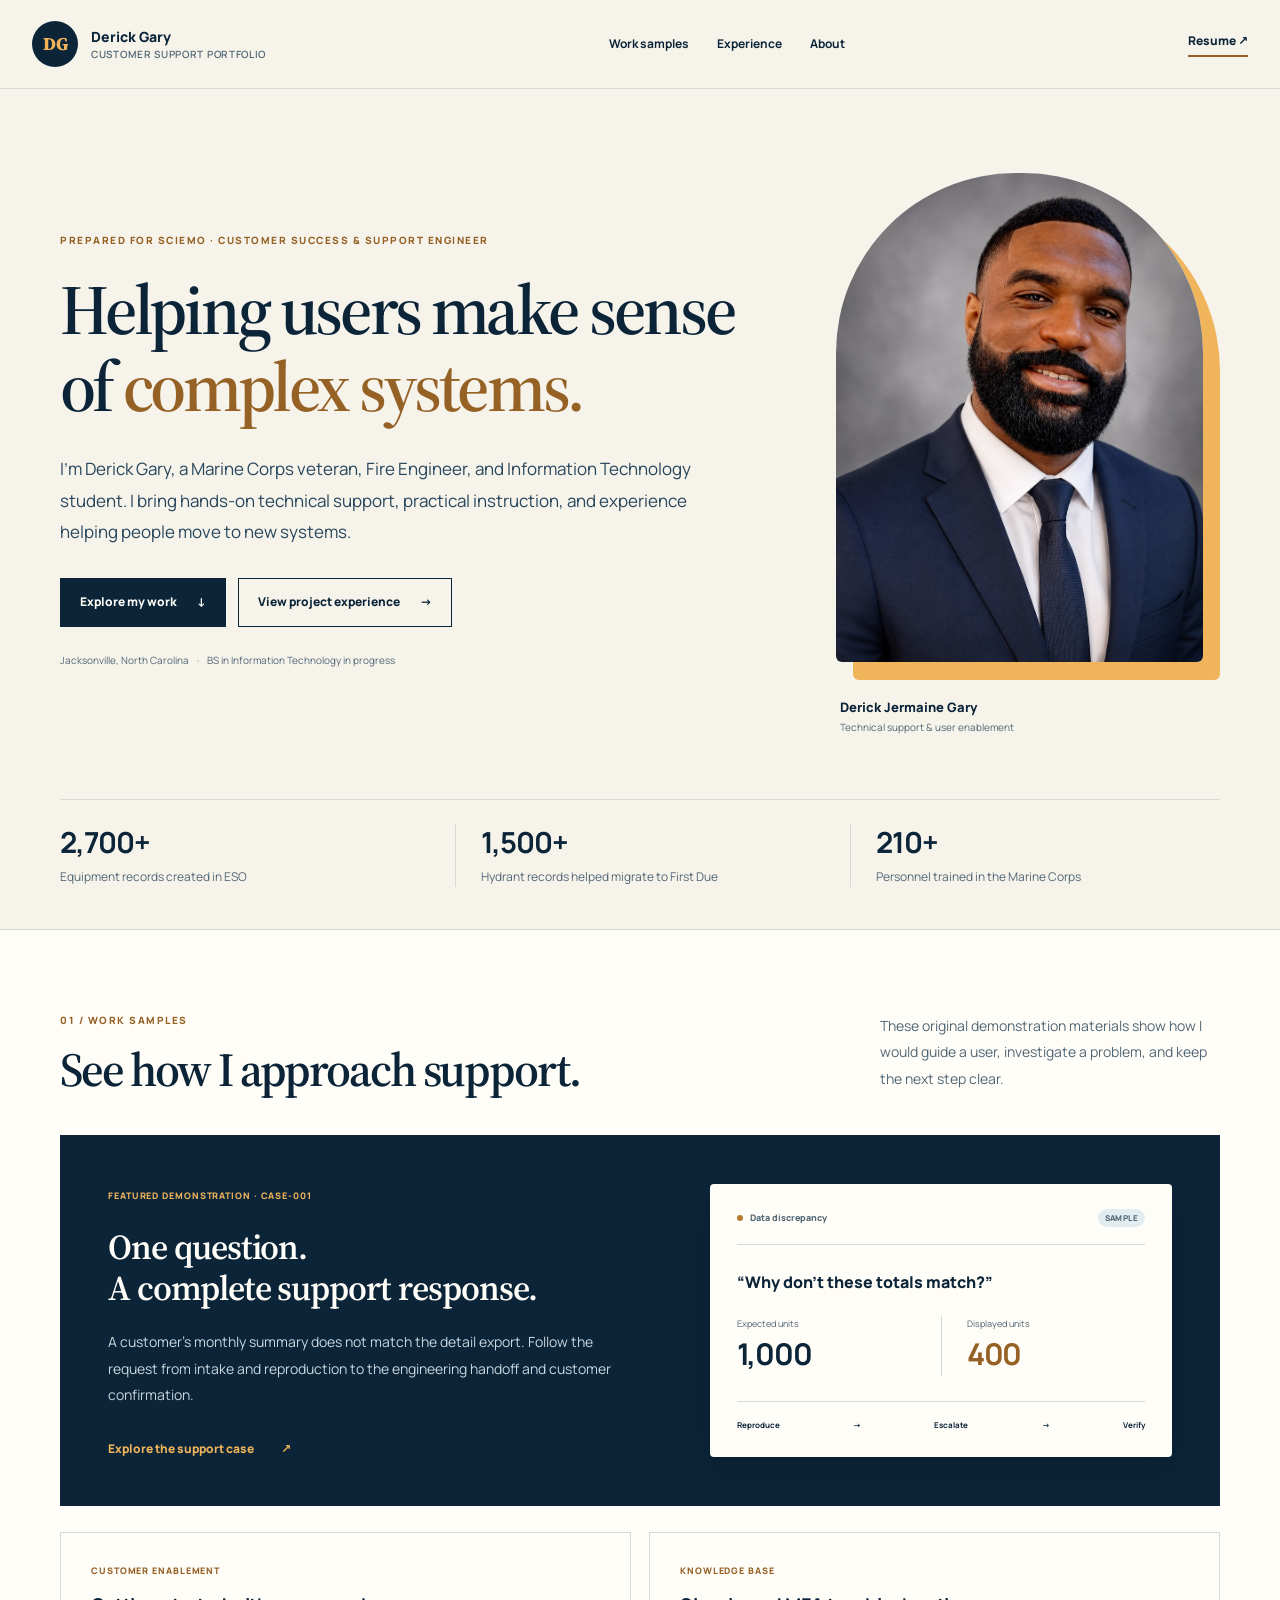
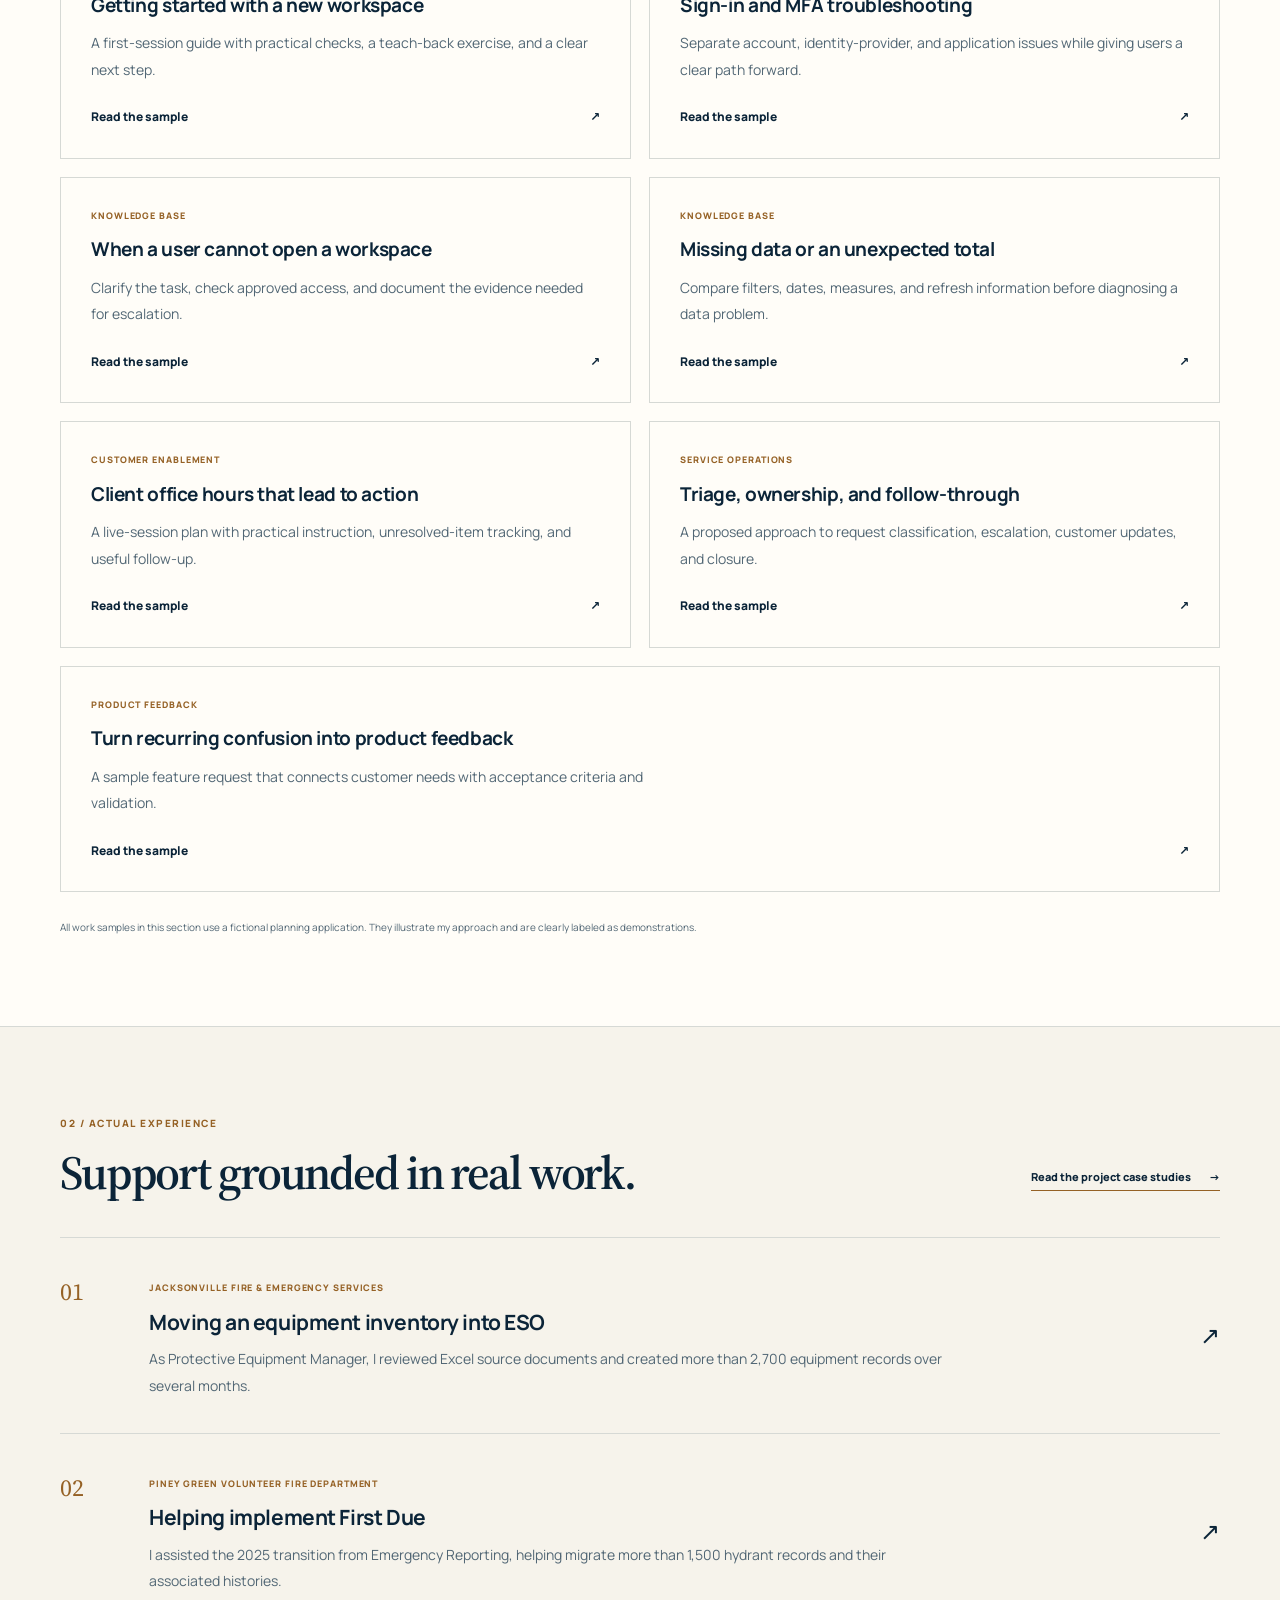
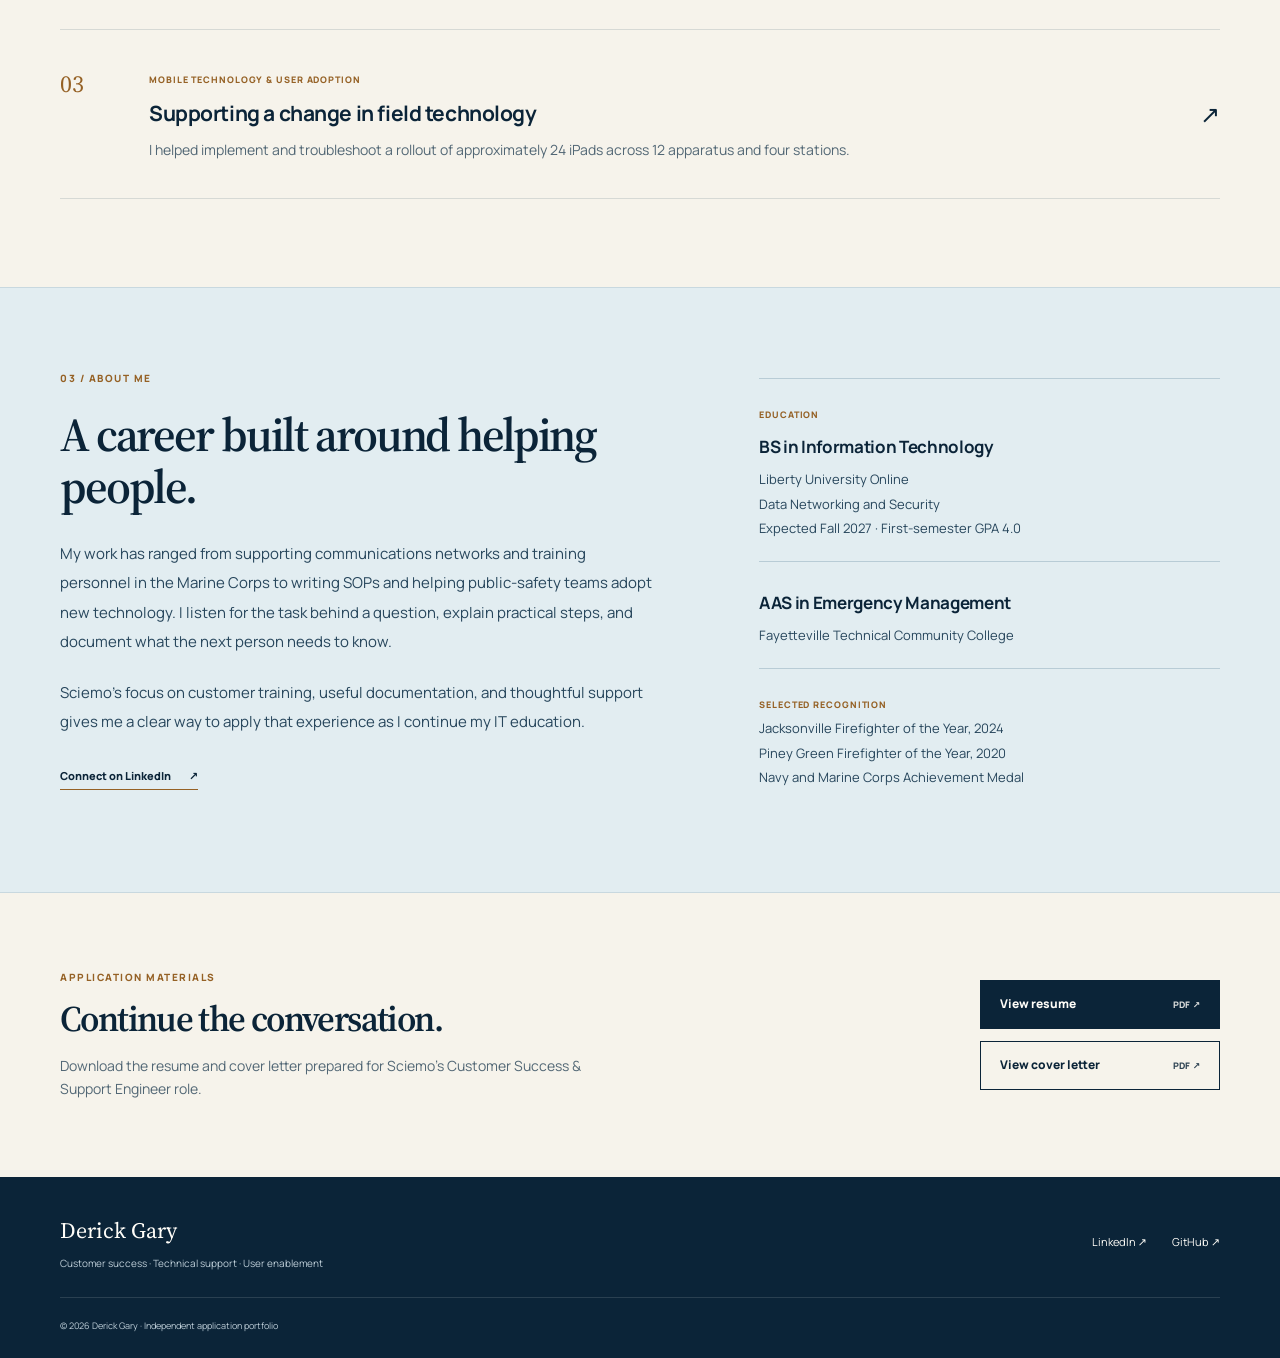
==== index.html @ 8ee705e8 "Publish customer support portfolio website" ====
<!doctype html>
<html lang="en"><head><meta charset="utf-8"><meta name="viewport" content="width=device-width, initial-scale=1">
<title>Customer Success and Technical Support Portfolio | Derick Gary</title><meta name="description" content="Meet Derick Gary and explore customer onboarding guides, troubleshooting articles, support workflows, and real technology project case studies.">
<meta name="theme-color" content="#0b2438"><link rel="icon" type="image/svg+xml" href="favicon.svg">
<link rel="preconnect" href="https://fonts.googleapis.com"><link rel="preconnect" href="https://fonts.gstatic.com" crossorigin>
<link href="https://fonts.googleapis.com/css2?family=Manrope:wght@400;500;600;700;800&amp;family=Source+Serif+4:opsz,wght@8..60,600&amp;display=swap" rel="stylesheet">
<link rel="stylesheet" href="styles.css"></head><body><a class="skip-link" href="#main">Skip to content</a><header class="site-header"><div class="header-inner">
<a class="identity" href="index.html" aria-label="Derick Gary portfolio home"><span class="monogram" aria-hidden="true">DG</span><span>Derick Gary<small>Customer support portfolio</small></span></a>
<nav class="desktop-nav" aria-label="Main navigation"><a href="index.html#work">Work samples</a><a href="project-experience.html">Experience</a><a href="index.html#about">About</a></nav>
<a class="nav-cta" href="resume.pdf" target="_blank" rel="noopener">Resume <span aria-hidden="true">↗</span></a>
<details class="mobile-nav"><summary>Menu</summary><nav aria-label="Mobile navigation"><a href="index.html#work">Work samples</a><a href="project-experience.html">Experience</a><a href="index.html#about">About</a><a href="resume.pdf">Resume PDF</a></nav></details>
</div></header>
<main id="main">
<section class="hero wrap"><div class="hero-copy"><p class="eyebrow">Prepared for Sciemo · Customer Success &amp; Support Engineer</p><h1>Helping users make sense of <em>complex systems.</em></h1><p class="hero-intro">I’m Derick Gary, a Marine Corps veteran, Fire Engineer, and Information Technology student. I bring hands-on technical support, practical instruction, and experience helping people move to new systems.</p><div class="actions"><a class="button primary" href="#work">Explore my work <span aria-hidden="true">↓</span></a><a class="button secondary" href="project-experience.html">View project experience <span aria-hidden="true">→</span></a></div><p class="hero-context">Jacksonville, North Carolina <span aria-hidden="true">·</span> BS in Information Technology in progress</p></div><div class="portrait-wrap"><div class="portrait-frame"><img src="headshot.jpg" alt="Professional portrait of Derick Gary" width="825" height="1100" fetchpriority="high"></div><div class="portrait-caption"><span>Derick Jermaine Gary</span><small>Technical support &amp; user enablement</small></div></div></section>
<section class="metrics wrap" aria-label="Selected professional experience"><div><strong>2,700+</strong><span>Equipment records created in ESO</span></div><div><strong>1,500+</strong><span>Hydrant records helped migrate to First Due</span></div><div><strong>210+</strong><span>Personnel trained in the Marine Corps</span></div></section>
<section id="work" class="work-section"><div class="wrap"><div class="section-heading"><div><p class="eyebrow">01 / Work samples</p><h2>See how I approach support.</h2></div><p>These original demonstration materials show how I would guide a user, investigate a problem, and keep the next step clear.</p></div>
<a class="featured-case" href="support-case.html"><div class="feature-copy"><span class="light-label">Featured demonstration · CASE-001</span><h3>One question.<br>A complete support response.</h3><p>A customer’s monthly summary does not match the detail export. Follow the request from intake and reproduction to the engineering handoff and customer confirmation.</p><span class="feature-link">Explore the support case <span aria-hidden="true">↗</span></span></div><div class="case-preview" aria-label="Fictional support case preview"><div class="preview-top"><span class="status-dot"></span>Data discrepancy<span class="demo-label">Sample</span></div><div class="preview-question">“Why don’t these totals match?”</div><div class="preview-numbers"><div><small>Expected units</small><strong>1,000</strong></div><div><small>Displayed units</small><strong>400</strong></div></div><div class="preview-flow"><span>Reproduce</span><span aria-hidden="true">→</span><span>Escalate</span><span aria-hidden="true">→</span><span>Verify</span></div></div></a>
<div class="sample-grid"><a class="sample-card" href="onboarding.html"><span class="card-label">Customer enablement</span><h3>Getting started with a new workspace</h3><p>A first-session guide with practical checks, a teach-back exercise, and a clear next step.</p><span class="card-link">Read the sample <span aria-hidden="true">↗</span></span></a><a class="sample-card" href="sign-in-and-mfa.html"><span class="card-label">Knowledge base</span><h3>Sign-in and MFA troubleshooting</h3><p>Separate account, identity-provider, and application issues while giving users a clear path forward.</p><span class="card-link">Read the sample <span aria-hidden="true">↗</span></span></a><a class="sample-card" href="workspace-access.html"><span class="card-label">Knowledge base</span><h3>When a user cannot open a workspace</h3><p>Clarify the task, check approved access, and document the evidence needed for escalation.</p><span class="card-link">Read the sample <span aria-hidden="true">↗</span></span></a><a class="sample-card" href="data-discrepancies.html"><span class="card-label">Knowledge base</span><h3>Missing data or an unexpected total</h3><p>Compare filters, dates, measures, and refresh information before diagnosing a data problem.</p><span class="card-link">Read the sample <span aria-hidden="true">↗</span></span></a><a class="sample-card" href="office-hours.html"><span class="card-label">Customer enablement</span><h3>Client office hours that lead to action</h3><p>A live-session plan with practical instruction, unresolved-item tracking, and useful follow-up.</p><span class="card-link">Read the sample <span aria-hidden="true">↗</span></span></a><a class="sample-card" href="service-operations.html"><span class="card-label">Service operations</span><h3>Triage, ownership, and follow-through</h3><p>A proposed approach to request classification, escalation, customer updates, and closure.</p><span class="card-link">Read the sample <span aria-hidden="true">↗</span></span></a><a class="sample-card" href="product-feedback.html"><span class="card-label">Product feedback</span><h3>Turn recurring confusion into product feedback</h3><p>A sample feature request that connects customer needs with acceptance criteria and validation.</p><span class="card-link">Read the sample <span aria-hidden="true">↗</span></span></a></div><p class="sample-note">All work samples in this section use a fictional planning application. They illustrate my approach and are clearly labeled as demonstrations.</p></div></section>
<section id="experience" class="experience-section wrap"><div class="section-heading"><div><p class="eyebrow">02 / Actual experience</p><h2>Support grounded in real work.</h2></div><a class="text-link" href="project-experience.html">Read the project case studies <span aria-hidden="true">→</span></a></div>
<div class="project-list"><a class="project-row" href="project-experience.html#jacksonville-firehouse-to-eso-equipment-migration"><div class="project-number">01</div><div><span class="card-label">Jacksonville Fire &amp; Emergency Services</span><h3>Moving an equipment inventory into ESO</h3><p>As Protective Equipment Manager, I reviewed Excel source documents and created more than 2,700 equipment records over several months.</p></div><span class="row-arrow" aria-hidden="true">↗</span></a>
<a class="project-row" href="project-experience.html#piney-green-emergency-reporting-to-first-due"><div class="project-number">02</div><div><span class="card-label">Piney Green Volunteer Fire Department</span><h3>Helping implement First Due</h3><p>I assisted the 2025 transition from Emergency Reporting, helping migrate more than 1,500 hydrant records and their associated histories.</p></div><span class="row-arrow" aria-hidden="true">↗</span></a>
<a class="project-row" href="project-experience.html#jacksonville-mobile-device-adoption"><div class="project-number">03</div><div><span class="card-label">Mobile technology &amp; user adoption</span><h3>Supporting a change in field technology</h3><p>I helped implement and troubleshoot a rollout of approximately 24 iPads across 12 apparatus and four stations.</p></div><span class="row-arrow" aria-hidden="true">↗</span></a></div></section>
<section id="about" class="about-section"><div class="wrap about-grid"><div><p class="eyebrow">03 / About me</p><h2>A career built around helping people.</h2><p>My work has ranged from supporting communications networks and training personnel in the Marine Corps to writing SOPs and helping public-safety teams adopt new technology. I listen for the task behind a question, explain practical steps, and document what the next person needs to know.</p><p>Sciemo’s focus on customer training, useful documentation, and thoughtful support gives me a clear way to apply that experience as I continue my IT education.</p><a class="text-link" href="https://www.linkedin.com/in/derick-gary-855312196" target="_blank" rel="noopener noreferrer">Connect on LinkedIn <span aria-hidden="true">↗</span></a></div><div class="about-facts"><div><span class="card-label">Education</span><h3>BS in Information Technology</h3><p>Liberty University Online<br>Data Networking and Security<br>Expected Fall 2027 · First-semester GPA 4.0</p></div><div><h3>AAS in Emergency Management</h3><p>Fayetteville Technical Community College</p></div><div><span class="card-label">Selected recognition</span><p>Jacksonville Firefighter of the Year, 2024<br>Piney Green Firefighter of the Year, 2020<br>Navy and Marine Corps Achievement Medal</p></div></div></div></section>
<section class="documents-section wrap"><div><p class="eyebrow">Application materials</p><h2>Continue the conversation.</h2><p>Download the resume and cover letter prepared for Sciemo’s Customer Success &amp; Support Engineer role.</p></div><div class="document-actions"><a class="button primary" href="resume.pdf" target="_blank" rel="noopener">View resume <span class="file-label">PDF ↗</span></a><a class="button secondary" href="cover-letter.pdf" target="_blank" rel="noopener">View cover letter <span class="file-label">PDF ↗</span></a></div></section>
</main><footer class="site-footer"><div class="wrap footer-inner"><div><a class="footer-name" href="index.html">Derick Gary</a><p>Customer success · Technical support · User enablement</p></div><div class="footer-links"><a href="https://www.linkedin.com/in/derick-gary-855312196" target="_blank" rel="noopener noreferrer">LinkedIn ↗</a><a href="https://github.com/jermaine2322/Sciemo-customer-support" target="_blank" rel="noopener noreferrer">GitHub ↗</a></div><p class="copyright">© 2026 Derick Gary · Independent application portfolio</p></div></footer></body></html>
---- styles.css ----
:root{--ink:#0b2438;--ink-soft:#27465c;--paper:#f6f3eb;--white:#fffdf8;--gold:#f0b45b;--accent:#956125;--sky:#e2edf1;--muted:#526775;--line:#d6d9d5;--sans:"Manrope",system-ui,-apple-system,BlinkMacSystemFont,"Segoe UI",sans-serif;--serif:"Source Serif 4",Georgia,serif}
*{box-sizing:border-box}html{scroll-behavior:smooth;scroll-padding-top:110px}body{margin:0;background:var(--paper);color:var(--ink);font:16px/1.7 var(--sans)}a{color:inherit}img{display:block;max-width:100%}button,input{font:inherit}h1,h2,h3,p{margin-top:0}h1,h2{font-family:var(--serif);font-weight:600;letter-spacing:-.045em;line-height:1.1}h1{font-size:clamp(2.8rem,5.5vw,5.1rem)}h2{font-size:clamp(2.2rem,3.7vw,3.5rem)}h3{line-height:1.35;letter-spacing:-.02em}a:focus-visible,summary:focus-visible,[tabindex]:focus-visible{outline:3px solid #a66b27;outline-offset:5px}a{text-underline-offset:4px}::selection{background:#f0b45b;color:#0b2438}.wrap{width:min(1160px,calc(100% - 64px));margin-inline:auto}.skip-link{position:absolute;left:20px;top:-100px;z-index:100;background:var(--ink);color:white;padding:12px 20px}.skip-link:focus{top:12px}.site-header{position:sticky;top:0;z-index:30;background:rgba(246,243,235,.97);border-bottom:1px solid var(--line);backdrop-filter:blur(12px)}.header-inner{width:min(1280px,calc(100% - 64px));margin:auto;min-height:88px;display:flex;align-items:center;justify-content:space-between;gap:30px}.identity{display:flex;gap:13px;align-items:center;text-decoration:none;font-size:14px;font-weight:800;line-height:1.45}.identity small{display:block;font-size:10px;letter-spacing:.07em;text-transform:uppercase;color:var(--muted);font-weight:600}.monogram{display:grid;width:46px;height:46px;place-items:center;border-radius:50%;color:var(--gold);background:var(--ink);font-family:var(--serif);font-size:18px}.desktop-nav{display:flex;gap:28px}.desktop-nav a{font-size:12px;font-weight:700;text-decoration:none}.desktop-nav a:hover,.footer-links a:hover{color:var(--accent)}.nav-cta{font-size:12px;font-weight:800;text-decoration:none;border-bottom:2px solid var(--accent);padding-bottom:3px}.mobile-nav{display:none}.eyebrow{font-size:10px;font-weight:800;letter-spacing:.15em;text-transform:uppercase;color:var(--accent);margin-bottom:22px}.hero{display:grid;grid-template-columns:minmax(0,1.45fr) minmax(260px,.8fr);gap:80px;align-items:center;padding-block:76px 64px}.hero h1{margin-bottom:28px;max-width:760px}.hero h1 em{font-style:normal;color:var(--accent)}.hero-intro{max-width:650px;font-size:17px;line-height:1.85;color:var(--ink-soft);margin-bottom:30px}.actions{display:flex;gap:12px;flex-wrap:wrap}.button{display:inline-flex;align-items:center;justify-content:center;gap:20px;min-height:49px;padding:12px 19px;font-size:12px;font-weight:800;text-decoration:none;border:1px solid var(--ink);transition:transform .2s,background .2s}.button:hover{transform:translateY(-2px)}.button.primary{background:var(--ink);color:var(--white)}.button.primary:hover{background:#1c415b}.button.secondary:hover{background:#ece9e0}.hero-context{font-size:10px;color:var(--muted);margin:25px 0 0}.hero-context span{padding-inline:6px}.portrait-wrap{padding:8px 17px 0 0}.portrait-frame{overflow:hidden;border-radius:180px 180px 6px 6px;background:var(--sky);box-shadow:17px 18px 0 var(--gold)}.portrait-frame img{width:100%;height:auto;aspect-ratio:3/4;object-fit:cover;object-position:center 18%}.portrait-caption{padding:32px 4px 0;line-height:1.5}.portrait-caption span{font-size:13px;font-weight:800}.portrait-caption small{display:block;color:var(--muted);font-size:10px;margin-top:2px}.metrics{display:grid;grid-template-columns:repeat(3,1fr);border-top:1px solid var(--line);padding-block:24px 42px;gap:25px}.metrics div{border-left:1px solid var(--line);padding-left:25px}.metrics div:first-child{border:0;padding-left:0}.metrics strong{font-size:29px;line-height:1.3;display:block;letter-spacing:-.035em}.metrics span{font-size:11px;color:var(--muted);display:block;margin-top:5px}.work-section{padding-block:82px 90px;background:var(--white);border-block:1px solid var(--line)}.section-heading{display:flex;align-items:flex-end;justify-content:space-between;gap:70px;margin-bottom:38px}.section-heading h2{max-width:660px;margin-bottom:0}.section-heading>p{max-width:340px;flex:0 1 340px;margin-bottom:4px;color:var(--muted);font-size:13px;line-height:1.9}.section-heading .eyebrow{margin-bottom:15px}.featured-case{display:grid;grid-template-columns:1.15fr 1fr;gap:70px;align-items:center;background:var(--ink);color:var(--white);text-decoration:none;padding:45px 48px;margin-bottom:26px;transition:background .2s}.featured-case:hover{background:#12334a}.light-label{font-size:9px;font-weight:800;letter-spacing:.1em;text-transform:uppercase;color:var(--gold)}.feature-copy h3{font-family:var(--serif);font-weight:600;font-size:35px;line-height:1.18;margin:20px 0;letter-spacing:-.03em}.feature-copy>p{font-size:12px;line-height:1.9;color:#c8d6df;margin-bottom:25px}.feature-link{font-size:11px;font-weight:800;color:var(--gold)}.feature-link>span{margin-left:25px}.case-preview{background:var(--white);color:var(--ink);padding:25px 27px;border-radius:4px;box-shadow:0 12px 32px #0002}.preview-top{display:flex;align-items:center;gap:7px;font-size:9px;font-weight:800;color:var(--muted);padding-bottom:17px;border-bottom:1px solid var(--line)}.status-dot{width:6px;height:6px;background:#b67a2c;border-radius:50%}.demo-label{margin-left:auto;background:var(--sky);padding:2px 7px;border-radius:20px;font-size:8px;text-transform:uppercase;letter-spacing:.05em}.preview-question{font-size:16px;font-weight:800;margin-block:25px 22px;line-height:1.5}.preview-numbers{display:grid;grid-template-columns:1fr 1fr;margin-bottom:25px}.preview-numbers>div:last-child{border-left:1px solid var(--line);padding-left:25px}.preview-numbers small{display:block;font-size:9px;color:var(--muted)}.preview-numbers strong{font-size:30px;letter-spacing:-.04em;line-height:1.5}.preview-numbers>div:last-child strong{color:var(--accent)}.preview-flow{display:flex;align-items:center;justify-content:space-between;font-size:8px;font-weight:700;border-top:1px solid var(--line);padding-top:16px;gap:8px}.sample-grid{display:grid;grid-template-columns:repeat(2,minmax(0,1fr));gap:18px}.sample-card{display:flex;flex-direction:column;text-decoration:none;padding:30px;border:1px solid var(--line);transition:border-color .2s,background .2s}.sample-card:hover{border-color:var(--accent);background:#f7f4ec}.sample-card:last-child{grid-column:1/-1}.card-label{font-size:9px;text-transform:uppercase;letter-spacing:.1em;font-weight:800;color:var(--accent)}.sample-card h3{font-size:19px;max-width:460px;margin:14px 0 12px}.sample-card p{font-size:12px;color:var(--muted);max-width:560px;margin-bottom:24px;line-height:1.9}.card-link{font-size:10px;font-weight:800;margin-top:auto;display:flex;align-items:center;justify-content:space-between}.sample-note{font-size:10px;line-height:1.8;color:var(--muted);max-width:760px;margin:26px 0 0}.experience-section{padding-block:88px}.text-link{font-size:11px;font-weight:800;text-decoration:none;border-bottom:1px solid var(--accent);padding-bottom:4px;display:inline-block}.text-link span{padding-left:16px}.section-heading>.text-link{flex-shrink:0;margin-bottom:8px}.project-list{border-top:1px solid var(--line)}.project-row{display:grid;grid-template-columns:65px 1fr 50px;gap:24px;text-decoration:none;border-bottom:1px solid var(--line);padding:34px 0}.project-number{font-family:var(--serif);font-size:24px;color:var(--accent)}.project-row h3{font-size:21px;margin:8px 0 10px}.project-row p{font-size:12px;line-height:1.9;color:var(--muted);max-width:800px;margin:0}.row-arrow{font-size:24px;text-align:right;align-self:center;transition:transform .2s}.project-row:hover .row-arrow{transform:translate(3px,-3px)}.project-row:hover h3{color:var(--accent)}.about-section{background:var(--sky);border-block:1px solid #c8d8df;padding-block:82px}.about-grid{display:grid;grid-template-columns:1.3fr 1fr;gap:100px}.about-grid h2{max-width:630px;margin-bottom:26px}.about-grid>div>p:not(.eyebrow){font-size:13px;line-height:1.95;color:var(--ink-soft);margin-bottom:22px}.about-grid .text-link{margin-top:8px}.about-facts{padding-top:8px}.about-facts>div{border-top:1px solid #b8ccd6;padding-block:20px}.about-facts h3{font-size:17px;margin:10px 0 8px}.about-facts p{font-size:11px;color:var(--ink-soft);line-height:1.9;margin:0}.documents-section{padding-block:76px;display:flex;justify-content:space-between;align-items:center;gap:70px}.documents-section h2{font-size:36px;margin-bottom:15px}.documents-section .eyebrow{margin-bottom:13px}.documents-section p:last-child{font-size:12px;color:var(--muted);max-width:550px;margin:0}.document-actions{display:flex;flex-direction:column;gap:12px;flex:0 0 240px}.document-actions .button{justify-content:space-between}.file-label{font-size:9px;opacity:.85}.site-footer{background:var(--ink);color:var(--white)}.footer-inner{display:grid;grid-template-columns:1fr auto;gap:25px;padding-block:35px 25px}.footer-name{font-family:var(--serif);font-size:22px;text-decoration:none}.footer-inner p{font-size:10px;color:#beced8;margin:5px 0 0}.footer-links{display:flex;align-items:center;gap:25px;font-size:11px}.footer-links a{text-decoration:none}.footer-inner .copyright{grid-column:1/-1;border-top:1px solid #ffffff20;padding-top:20px;font-size:9px;margin-top:0}.article-heading{padding-top:45px;padding-bottom:46px;border-bottom:1px solid var(--line)}.back-link{display:inline-block;font-size:11px;font-weight:700;color:var(--muted);text-decoration:none;margin-bottom:40px}.article-heading .eyebrow{margin-bottom:17px}.article-heading h1{font-size:clamp(2.3rem,4.5vw,4.5rem);max-width:970px;margin-bottom:22px}.article-deck{max-width:780px;color:var(--muted);font-size:16px;line-height:1.85;margin-bottom:24px}.type-badge{display:inline-flex;font-size:10px;line-height:1.5;padding:7px 11px;border:1px solid #c3c6bd;border-radius:3px;color:var(--ink-soft)}.article-layout{display:grid;grid-template-columns:245px minmax(0,1fr);gap:65px;padding-block:45px 85px}.article-toc{position:sticky;top:120px;align-self:start;max-height:calc(100vh - 145px);overflow-y:auto;padding-right:12px}.article-toc>p{font-size:10px;font-weight:800;letter-spacing:.12em;text-transform:uppercase;margin-bottom:15px}.article-toc ol{padding-left:18px;margin:0 0 25px}.article-toc li{font-size:11px;color:var(--muted);line-height:1.7;padding-bottom:11px}.article-toc a{text-decoration:none}.article-toc a:hover{color:var(--accent);text-decoration:underline}.toc-home{font-size:10px;font-weight:800}.article-body{min-width:0;font-size:14px;line-height:1.95;color:#294558}.article-body h2{font-family:var(--sans);font-size:24px;letter-spacing:-.025em;margin:42px 0 20px;color:var(--ink);line-height:1.4;scroll-margin-top:120px}.article-body h2:first-child{margin-top:0}.article-body h3{font-size:17px;margin:28px 0 15px;color:var(--ink)}.article-body p{margin-bottom:20px}.article-body strong{color:var(--ink)}.article-body ul,.article-body ol{padding-left:22px;margin:20px 0 25px}.article-body li{margin-bottom:12px;padding-left:3px}.article-body code{font-size:12px;background:#e9e9e1;padding:2px 5px;border-radius:3px;overflow-wrap:anywhere}.article-body a{color:#135b77;font-weight:600}.table-scroll{overflow-x:auto;margin-block:24px 30px;background:var(--white);border:1px solid var(--line)}table{border-collapse:collapse;width:100%;font-size:12px;line-height:1.7}th{text-align:left;color:var(--ink);background:#e2e9e8;font-size:11px;font-weight:800}th,td{padding:13px 15px;border:1px solid var(--line);vertical-align:top}th{border-top:0}tr:nth-child(even) td{background:#f4f4ef}td{min-width:100px}.article-end{margin-top:55px;border-top:1px solid var(--line);padding-top:30px}.article-end h2{margin-top:0;font-size:24px}.article-end .button{color:var(--white);margin-top:8px;font-size:11px}
@media(min-width:1450px){.hero{padding-block:95px 75px}}
@media(max-width:980px){.hero{gap:45px;grid-template-columns:minmax(0,1.3fr) minmax(230px,.8fr)}.hero h1{font-size:3.7rem}.hero-intro{font-size:15px}.header-inner,.wrap{width:calc(100% - 48px)}.desktop-nav{gap:20px}.identity small{font-size:8px}.identity{font-size:12px}.featured-case{gap:30px;padding:35px}.feature-copy h3{font-size:29px}.about-grid{gap:55px}.section-heading{gap:40px}.article-layout{grid-template-columns:200px minmax(0,1fr);gap:35px}.documents-section{gap:40px}}
@media(max-width:760px){html{scroll-padding-top:95px}.header-inner{min-height:76px;gap:15px}.desktop-nav,.nav-cta{display:none}.mobile-nav{display:block;position:relative;margin-left:auto}.mobile-nav summary{font-size:12px;font-weight:800;cursor:pointer;padding:8px}.mobile-nav nav{position:absolute;right:0;top:42px;min-width:200px;background:var(--white);border:1px solid var(--line);padding:12px;box-shadow:0 12px 25px #0b243818}.mobile-nav nav a{display:block;text-decoration:none;font-size:12px;padding:10px 12px}.mobile-nav nav a:hover{background:var(--paper)}.hero{gap:40px;grid-template-columns:1fr;padding-block:48px 45px}.hero h1{font-size:clamp(2.7rem,8.7vw,4rem);max-width:660px}.hero-intro{max-width:620px;font-size:15px}.hero .eyebrow{max-width:470px;font-size:9px;line-height:1.8}.portrait-wrap{width:min(350px,90%);margin:10px auto 0}.portrait-frame img{aspect-ratio:4/4.5;object-position:center 21%}.portrait-caption{padding-top:30px}.metrics{gap:15px;padding-bottom:30px}.metrics div{padding-left:16px}.metrics strong{font-size:24px}.metrics span{font-size:10px;max-width:165px}.work-section,.experience-section,.about-section{padding-block:60px}.section-heading{display:block;margin-bottom:30px}.section-heading>p{max-width:600px;font-size:12px;margin-top:20px}.section-heading>.text-link{margin-top:22px}.featured-case{grid-template-columns:1fr;gap:32px;padding:30px}.feature-copy h3{font-size:33px}.feature-copy>p{font-size:13px}.case-preview{max-width:490px;width:100%;margin:auto}.sample-card{padding:25px}.sample-card h3{font-size:18px}.project-row{grid-template-columns:35px 1fr 25px;gap:15px}.project-row h3{font-size:19px}.about-grid{grid-template-columns:1fr;gap:30px}.about-facts{display:grid;grid-template-columns:1fr 1fr;gap:0 30px}.about-facts>div:last-child{grid-column:1/-1}.documents-section{display:block;padding-block:55px}.document-actions{margin-top:30px;max-width:450px;flex-direction:row;flex-wrap:wrap}.documents-section h2{font-size:32px}.document-actions .button{flex:1 1 190px}.article-heading{padding-top:30px;padding-bottom:32px}.back-link{margin-bottom:30px}.article-heading h1{font-size:clamp(2.2rem,6.5vw,3.4rem)}.article-deck{font-size:14px}.article-layout{grid-template-columns:1fr;gap:30px;padding-top:30px}.article-toc{position:static;max-height:none;border-bottom:1px solid var(--line);padding-bottom:25px}.article-toc ol{columns:2;gap:30px}.article-toc li{break-inside:avoid;font-size:11px}.article-body{font-size:14px}.article-body h2{font-size:22px}.footer-inner{gap:20px}}
@media(max-width:480px){.wrap,.header-inner{width:calc(100% - 32px)}.identity small{font-size:8px}.monogram{width:40px;height:40px;font-size:16px}.hero .actions{flex-direction:column;align-items:stretch}.hero-context{font-size:9px}.hero h1{font-size:2.8rem}.portrait-wrap{max-width:290px}.metrics{grid-template-columns:1fr;gap:0;padding-top:6px}.metrics div,.metrics div:first-child{display:flex;gap:20px;align-items:center;border:0;border-top:1px solid var(--line);padding:17px 0}.metrics strong{flex:0 0 100px;font-size:25px}.metrics span{margin:0;max-width:220px;font-size:10px}.sample-grid{grid-template-columns:1fr}.sample-card:last-child{grid-column:auto}.featured-case{padding:24px 20px}.feature-copy h3{font-size:30px}.case-preview{padding:22px}.preview-question{font-size:14px}.preview-flow{font-size:7px;gap:5px}.sample-card{padding:25px}.project-row{grid-template-columns:25px minmax(0,1fr) 18px;gap:12px}.project-number{font-size:18px}.project-row .card-label{font-size:8px}.row-arrow{font-size:20px}.about-facts{grid-template-columns:1fr}.about-facts>div:last-child{grid-column:auto}.footer-inner{grid-template-columns:1fr}.footer-links{justify-content:flex-start}.article-toc ol{columns:1}.article-heading h1{font-size:2.25rem}.type-badge{font-size:9px}.article-body h2{font-size:21px}.table-scroll{margin-inline:0}th,td{padding:11px}.article-body{font-size:13px}.article-body code{font-size:11px}.article-layout{padding-bottom:55px}}
@media(prefers-reduced-motion:reduce){html{scroll-behavior:auto}*,*::before,*::after{transition:none!important}}
.sample-card p,.project-row p,.feature-copy>p,.documents-section p:last-child{font-size:14px}.about-grid>div>p:not(.eyebrow){font-size:15px}.about-facts p{font-size:13px}.metrics span{font-size:12px}.card-link,.feature-link{font-size:12px}.article-body{font-size:16px}table{font-size:14px}.article-toc li{font-size:12px}.section-heading>p{font-size:14px}
@media(max-width:480px){.article-body{font-size:15px}.metrics span{font-size:11px}.sample-card p,.project-row p,.feature-copy>p{font-size:14px}table{font-size:13px}}
@media print{body{background:#fff;color:#000;font:11pt/1.6 Georgia,serif}.site-header,.site-footer,.article-toc,.back-link,.article-end,.skip-link{display:none}.wrap{width:100%}.article-heading{padding:0 0 20px}.article-heading h1{font-size:28pt}.article-layout{display:block;padding:20px 0}.article-body{font-size:11pt;color:#000}.article-body h2{font-size:16pt;break-after:avoid}.table-scroll{overflow:visible}a{color:#000}.type-badge{border-color:#777}}
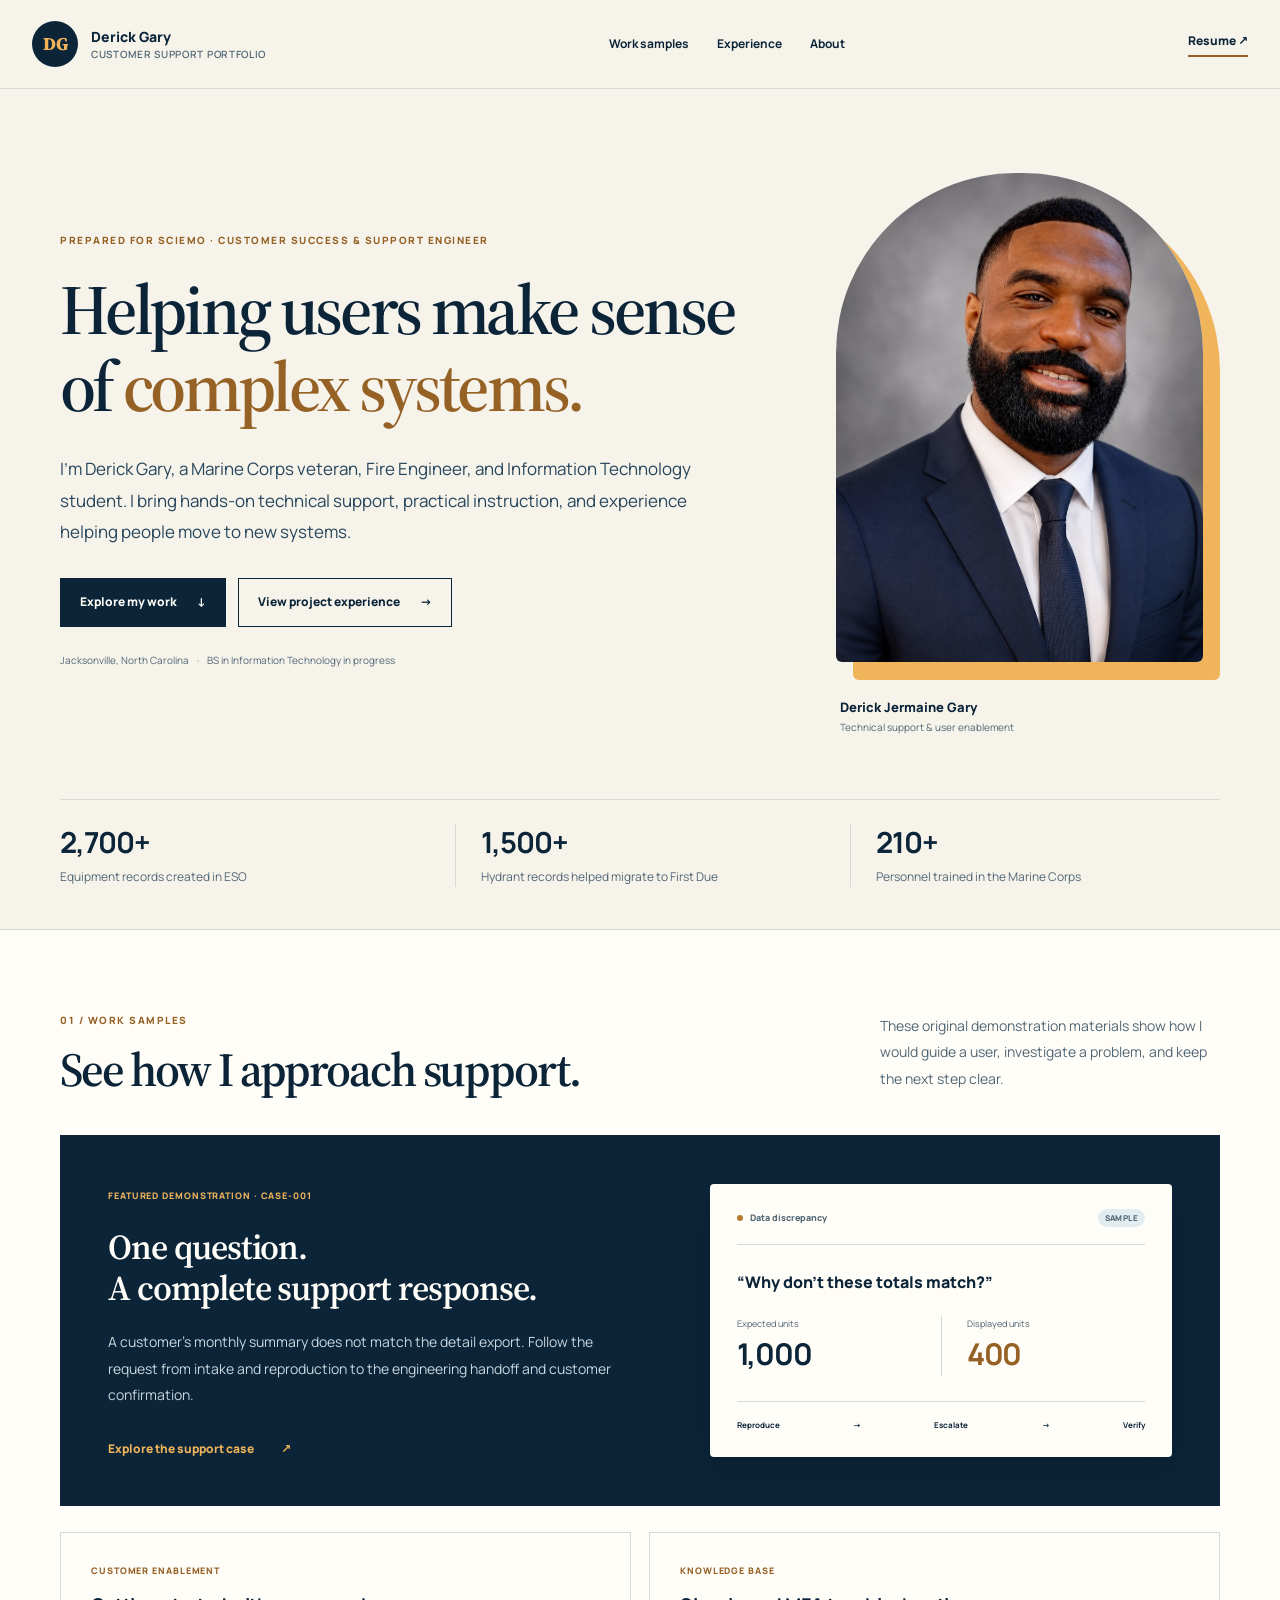
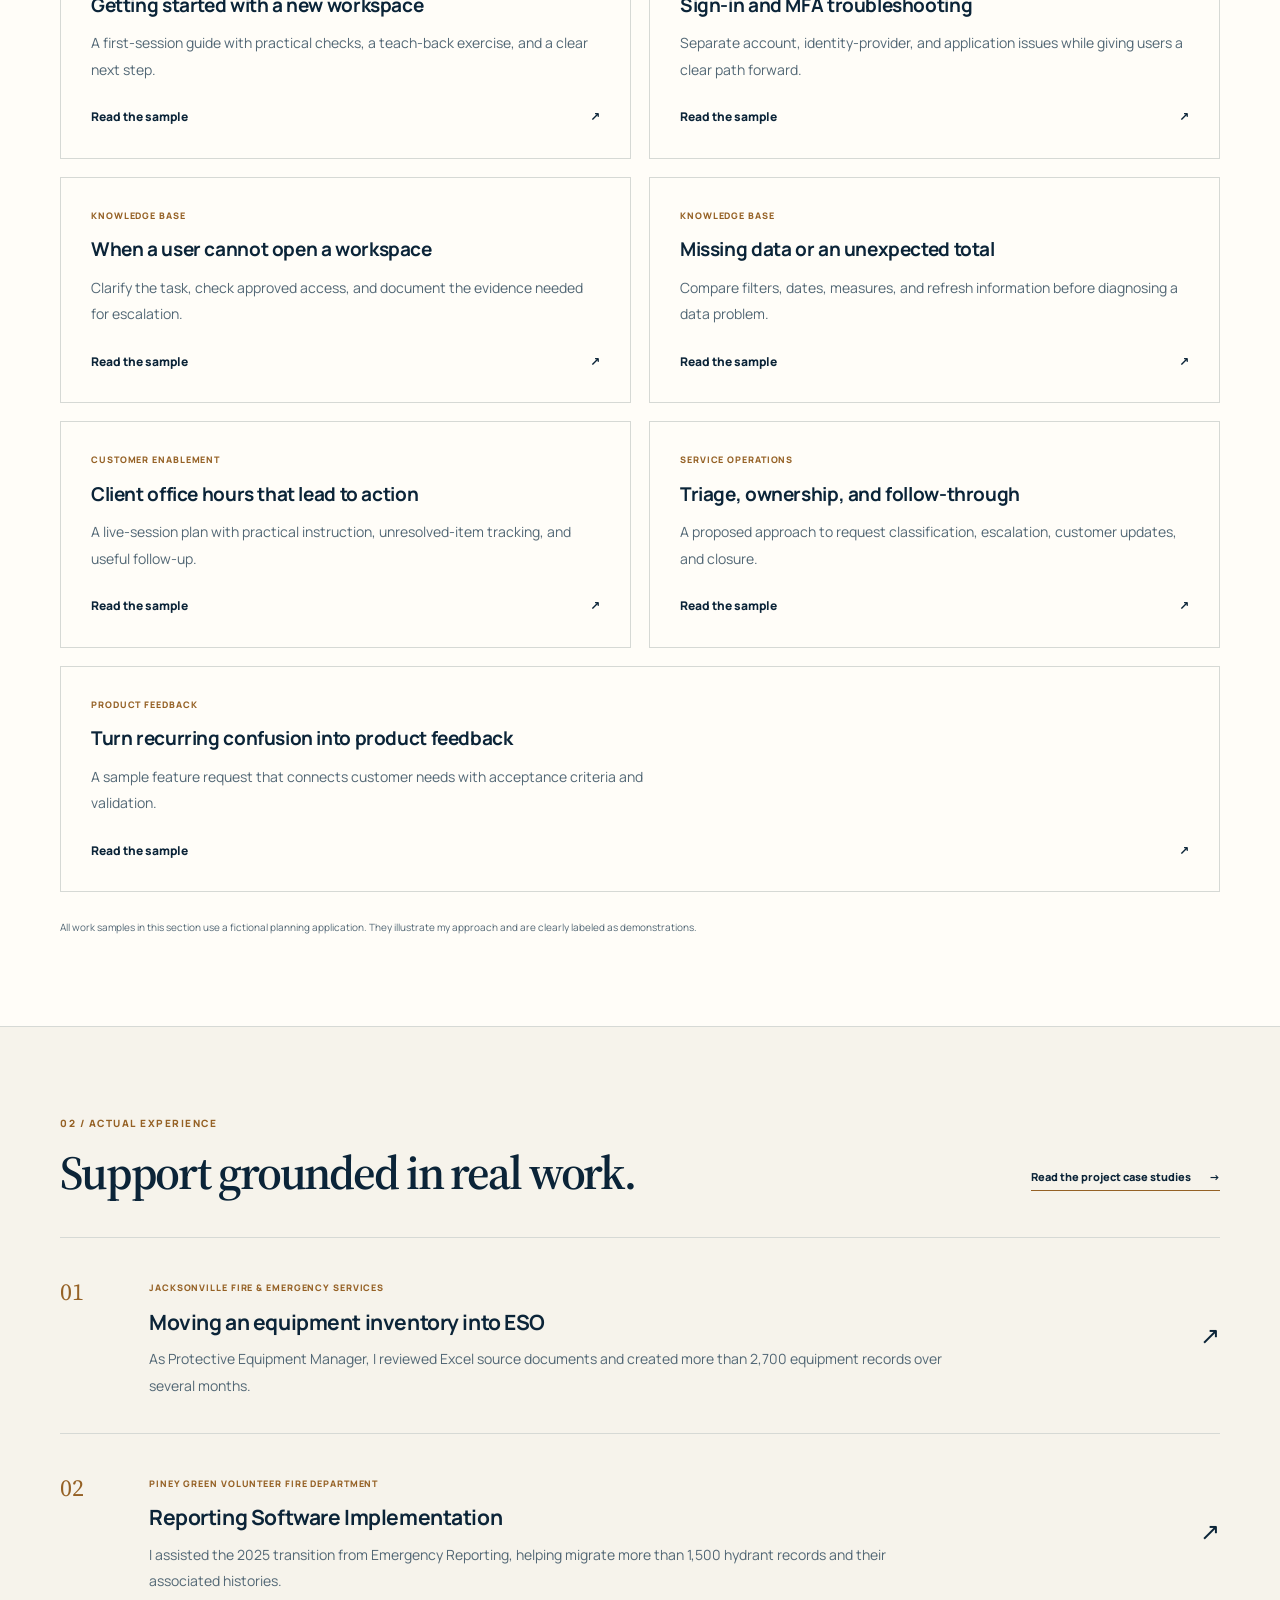
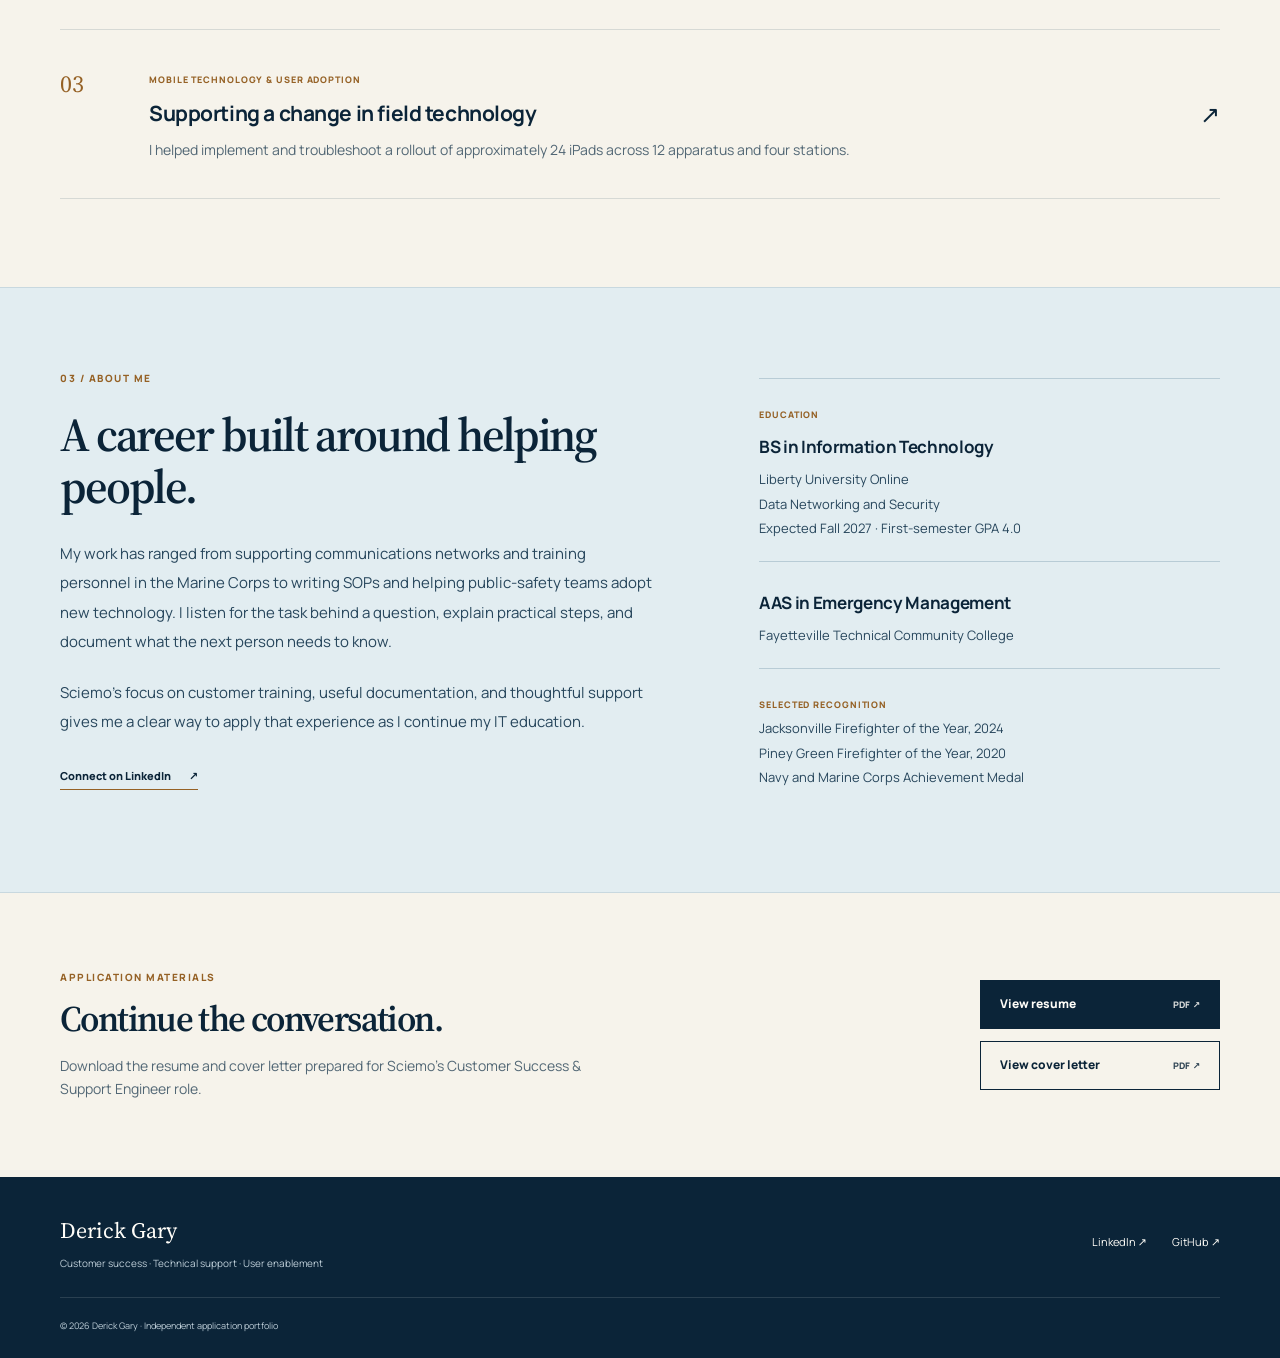
==== commit 7c40743d: "Add project row for Piney Green reporting software Added a new project row for Piney Green Volunteer" ====
--- a/index.html
+++ b/index.html
@@ -4,7 +4,7 @@
 <meta name="theme-color" content="#0b2438"><link rel="icon" type="image/svg+xml" href="favicon.svg">
 <link rel="preconnect" href="https://fonts.googleapis.com"><link rel="preconnect" href="https://fonts.gstatic.com" crossorigin>
 <link href="https://fonts.googleapis.com/css2?family=Manrope:wght@400;500;600;700;800&amp;family=Source+Serif+4:opsz,wght@8..60,600&amp;display=swap" rel="stylesheet">
-<link rel="stylesheet" href="styles.css"></head><body><a class="skip-link" href="#main">Skip to content</a><header class="site-header"><div class="header-inner">
+<link rel="stylesheet" href="styles-v2.css"></head><body><a class="skip-link" href="#main">Skip to content</a><header class="site-header"><div class="header-inner">
 <a class="identity" href="index.html" aria-label="Derick Gary portfolio home"><span class="monogram" aria-hidden="true">DG</span><span>Derick Gary<small>Customer support portfolio</small></span></a>
 <nav class="desktop-nav" aria-label="Main navigation"><a href="index.html#work">Work samples</a><a href="project-experience.html">Experience</a><a href="index.html#about">About</a></nav>
 <a class="nav-cta" href="resume.pdf" target="_blank" rel="noopener">Resume <span aria-hidden="true">↗</span></a>
@@ -18,8 +18,8 @@
 <div class="sample-grid"><a class="sample-card" href="onboarding.html"><span class="card-label">Customer enablement</span><h3>Getting started with a new workspace</h3><p>A first-session guide with practical checks, a teach-back exercise, and a clear next step.</p><span class="card-link">Read the sample <span aria-hidden="true">↗</span></span></a><a class="sample-card" href="sign-in-and-mfa.html"><span class="card-label">Knowledge base</span><h3>Sign-in and MFA troubleshooting</h3><p>Separate account, identity-provider, and application issues while giving users a clear path forward.</p><span class="card-link">Read the sample <span aria-hidden="true">↗</span></span></a><a class="sample-card" href="workspace-access.html"><span class="card-label">Knowledge base</span><h3>When a user cannot open a workspace</h3><p>Clarify the task, check approved access, and document the evidence needed for escalation.</p><span class="card-link">Read the sample <span aria-hidden="true">↗</span></span></a><a class="sample-card" href="data-discrepancies.html"><span class="card-label">Knowledge base</span><h3>Missing data or an unexpected total</h3><p>Compare filters, dates, measures, and refresh information before diagnosing a data problem.</p><span class="card-link">Read the sample <span aria-hidden="true">↗</span></span></a><a class="sample-card" href="office-hours.html"><span class="card-label">Customer enablement</span><h3>Client office hours that lead to action</h3><p>A live-session plan with practical instruction, unresolved-item tracking, and useful follow-up.</p><span class="card-link">Read the sample <span aria-hidden="true">↗</span></span></a><a class="sample-card" href="service-operations.html"><span class="card-label">Service operations</span><h3>Triage, ownership, and follow-through</h3><p>A proposed approach to request classification, escalation, customer updates, and closure.</p><span class="card-link">Read the sample <span aria-hidden="true">↗</span></span></a><a class="sample-card" href="product-feedback.html"><span class="card-label">Product feedback</span><h3>Turn recurring confusion into product feedback</h3><p>A sample feature request that connects customer needs with acceptance criteria and validation.</p><span class="card-link">Read the sample <span aria-hidden="true">↗</span></span></a></div><p class="sample-note">All work samples in this section use a fictional planning application. They illustrate my approach and are clearly labeled as demonstrations.</p></div></section>
 <section id="experience" class="experience-section wrap"><div class="section-heading"><div><p class="eyebrow">02 / Actual experience</p><h2>Support grounded in real work.</h2></div><a class="text-link" href="project-experience.html">Read the project case studies <span aria-hidden="true">→</span></a></div>
 <div class="project-list"><a class="project-row" href="project-experience.html#jacksonville-firehouse-to-eso-equipment-migration"><div class="project-number">01</div><div><span class="card-label">Jacksonville Fire &amp; Emergency Services</span><h3>Moving an equipment inventory into ESO</h3><p>As Protective Equipment Manager, I reviewed Excel source documents and created more than 2,700 equipment records over several months.</p></div><span class="row-arrow" aria-hidden="true">↗</span></a>
-<a class="project-row" href="project-experience.html#piney-green-emergency-reporting-to-first-due"><div class="project-number">02</div><div><span class="card-label">Piney Green Volunteer Fire Department</span><h3>Helping implement First Due</h3><p>I assisted the 2025 transition from Emergency Reporting, helping migrate more than 1,500 hydrant records and their associated histories.</p></div><span class="row-arrow" aria-hidden="true">↗</span></a>
+<a class="project-row" href="project-experience.html#piney-green-emergency-reporting-to-first-due"><div class="project-number">02</div><div><span class="card-label">Piney Green Volunteer Fire Department</span><h3>Reporting Software Implementation</h3><p>I assisted the 2025 transition from Emergency Reporting, helping migrate more than 1,500 hydrant records and their associated histories.</p></div><span class="row-arrow" aria-hidden="true">↗</span></a>
 <a class="project-row" href="project-experience.html#jacksonville-mobile-device-adoption"><div class="project-number">03</div><div><span class="card-label">Mobile technology &amp; user adoption</span><h3>Supporting a change in field technology</h3><p>I helped implement and troubleshoot a rollout of approximately 24 iPads across 12 apparatus and four stations.</p></div><span class="row-arrow" aria-hidden="true">↗</span></a></div></section>
 <section id="about" class="about-section"><div class="wrap about-grid"><div><p class="eyebrow">03 / About me</p><h2>A career built around helping people.</h2><p>My work has ranged from supporting communications networks and training personnel in the Marine Corps to writing SOPs and helping public-safety teams adopt new technology. I listen for the task behind a question, explain practical steps, and document what the next person needs to know.</p><p>Sciemo’s focus on customer training, useful documentation, and thoughtful support gives me a clear way to apply that experience as I continue my IT education.</p><a class="text-link" href="https://www.linkedin.com/in/derick-gary-855312196" target="_blank" rel="noopener noreferrer">Connect on LinkedIn <span aria-hidden="true">↗</span></a></div><div class="about-facts"><div><span class="card-label">Education</span><h3>BS in Information Technology</h3><p>Liberty University Online<br>Data Networking and Security<br>Expected Fall 2027 · First-semester GPA 4.0</p></div><div><h3>AAS in Emergency Management</h3><p>Fayetteville Technical Community College</p></div><div><span class="card-label">Selected recognition</span><p>Jacksonville Firefighter of the Year, 2024<br>Piney Green Firefighter of the Year, 2020<br>Navy and Marine Corps Achievement Medal</p></div></div></div></section>
 <section class="documents-section wrap"><div><p class="eyebrow">Application materials</p><h2>Continue the conversation.</h2><p>Download the resume and cover letter prepared for Sciemo’s Customer Success &amp; Support Engineer role.</p></div><div class="document-actions"><a class="button primary" href="resume.pdf" target="_blank" rel="noopener">View resume <span class="file-label">PDF ↗</span></a><a class="button secondary" href="cover-letter.pdf" target="_blank" rel="noopener">View cover letter <span class="file-label">PDF ↗</span></a></div></section>
-</main><footer class="site-footer"><div class="wrap footer-inner"><div><a class="footer-name" href="index.html">Derick Gary</a><p>Customer success · Technical support · User enablement</p></div><div class="footer-links"><a href="https://www.linkedin.com/in/derick-gary-855312196" target="_blank" rel="noopener noreferrer">LinkedIn ↗</a><a href="https://github.com/jermaine2322/Sciemo-customer-support" target="_blank" rel="noopener noreferrer">GitHub ↗</a></div><p class="copyright">© 2026 Derick Gary · Independent application portfolio</p></div></footer></body></html>+</main><footer class="site-footer"><div class="wrap footer-inner"><div><a class="footer-name" href="index.html">Derick Gary</a><p>Customer success · Technical support · User enablement</p></div><div class="footer-links"><a href="https://www.linkedin.com/in/derick-gary-855312196" target="_blank" rel="noopener noreferrer">LinkedIn ↗</a><a href="https://github.com/jermaine2322/Sciemo-customer-support" target="_blank" rel="noopener noreferrer">GitHub ↗</a></div><p class="copyright">© 2026 Derick Gary · Independent application portfolio</p></div></footer></body></html>
--- a/styles-v2.css
+++ b/styles-v2.css
@@ -0,0 +1,10 @@
+:root{--ink:#0b2438;--ink-soft:#27465c;--paper:#f6f3eb;--white:#fffdf8;--gold:#f0b45b;--accent:#956125;--sky:#e2edf1;--muted:#526775;--line:#d6d9d5;--sans:"Manrope",system-ui,-apple-system,BlinkMacSystemFont,"Segoe UI",sans-serif;--serif:"Source Serif 4",Georgia,serif}
+*{box-sizing:border-box}html{scroll-behavior:auto;scroll-padding-top:110px}body{margin:0;background:var(--paper);color:var(--ink);font:16px/1.7 var(--sans)}a{color:inherit}img{display:block;max-width:100%}button,input{font:inherit}h1,h2,h3,p{margin-top:0}h1,h2{font-family:var(--serif);font-weight:600;letter-spacing:-.045em;line-height:1.1}h1{font-size:clamp(2.8rem,5.5vw,5.1rem)}h2{font-size:clamp(2.2rem,3.7vw,3.5rem)}h3{line-height:1.35;letter-spacing:-.02em}a:focus-visible,summary:focus-visible,[tabindex]:focus-visible{outline:3px solid #a66b27;outline-offset:5px}a{text-underline-offset:4px}::selection{background:#f0b45b;color:#0b2438}.wrap{width:min(1160px,calc(100% - 64px));margin-inline:auto}.skip-link{position:absolute;left:20px;top:-100px;z-index:100;background:var(--ink);color:white;padding:12px 20px}.skip-link:focus{top:12px}.site-header{position:sticky;top:0;z-index:30;background:rgba(246,243,235,.97);border-bottom:1px solid var(--line);backdrop-filter:blur(12px)}.header-inner{width:min(1280px,calc(100% - 64px));margin:auto;min-height:88px;display:flex;align-items:center;justify-content:space-between;gap:30px}.identity{display:flex;gap:13px;align-items:center;text-decoration:none;font-size:14px;font-weight:800;line-height:1.45}.identity small{display:block;font-size:10px;letter-spacing:.07em;text-transform:uppercase;color:var(--muted);font-weight:600}.monogram{display:grid;width:46px;height:46px;place-items:center;border-radius:50%;color:var(--gold);background:var(--ink);font-family:var(--serif);font-size:18px}.desktop-nav{display:flex;gap:28px}.desktop-nav a{font-size:12px;font-weight:700;text-decoration:none}.desktop-nav a:hover,.footer-links a:hover{color:var(--accent)}.nav-cta{font-size:12px;font-weight:800;text-decoration:none;border-bottom:2px solid var(--accent);padding-bottom:3px}.mobile-nav{display:none}.eyebrow{font-size:10px;font-weight:800;letter-spacing:.15em;text-transform:uppercase;color:var(--accent);margin-bottom:22px}.hero{display:grid;grid-template-columns:minmax(0,1.45fr) minmax(260px,.8fr);gap:80px;align-items:center;padding-block:76px 64px}.hero h1{margin-bottom:28px;max-width:760px}.hero h1 em{font-style:normal;color:var(--accent)}.hero-intro{max-width:650px;font-size:17px;line-height:1.85;color:var(--ink-soft);margin-bottom:30px}.actions{display:flex;gap:12px;flex-wrap:wrap}.button{display:inline-flex;align-items:center;justify-content:center;gap:20px;min-height:49px;padding:12px 19px;font-size:12px;font-weight:800;text-decoration:none;border:1px solid var(--ink);transition:transform .2s,background .2s}.button:hover{transform:translateY(-2px)}.button.primary{background:var(--ink);color:var(--white)}.button.primary:hover{background:#1c415b}.button.secondary:hover{background:#ece9e0}.hero-context{font-size:10px;color:var(--muted);margin:25px 0 0}.hero-context span{padding-inline:6px}.portrait-wrap{padding:8px 17px 0 0}.portrait-frame{overflow:hidden;border-radius:180px 180px 6px 6px;background:var(--sky);box-shadow:17px 18px 0 var(--gold)}.portrait-frame img{width:100%;height:auto;aspect-ratio:3/4;object-fit:cover;object-position:center 18%}.portrait-caption{padding:32px 4px 0;line-height:1.5}.portrait-caption span{font-size:13px;font-weight:800}.portrait-caption small{display:block;color:var(--muted);font-size:10px;margin-top:2px}.metrics{display:grid;grid-template-columns:repeat(3,1fr);border-top:1px solid var(--line);padding-block:24px 42px;gap:25px}.metrics div{border-left:1px solid var(--line);padding-left:25px}.metrics div:first-child{border:0;padding-left:0}.metrics strong{font-size:29px;line-height:1.3;display:block;letter-spacing:-.035em}.metrics span{font-size:11px;color:var(--muted);display:block;margin-top:5px}.work-section{padding-block:82px 90px;background:var(--white);border-block:1px solid var(--line)}.section-heading{display:flex;align-items:flex-end;justify-content:space-between;gap:70px;margin-bottom:38px}.section-heading h2{max-width:660px;margin-bottom:0}.section-heading>p{max-width:340px;flex:0 1 340px;margin-bottom:4px;color:var(--muted);font-size:13px;line-height:1.9}.section-heading .eyebrow{margin-bottom:15px}.featured-case{display:grid;grid-template-columns:1.15fr 1fr;gap:70px;align-items:center;background:var(--ink);color:var(--white);text-decoration:none;padding:45px 48px;margin-bottom:26px;transition:background .2s}.featured-case:hover{background:#12334a}.light-label{font-size:9px;font-weight:800;letter-spacing:.1em;text-transform:uppercase;color:var(--gold)}.feature-copy h3{font-family:var(--serif);font-weight:600;font-size:35px;line-height:1.18;margin:20px 0;letter-spacing:-.03em}.feature-copy>p{font-size:12px;line-height:1.9;color:#c8d6df;margin-bottom:25px}.feature-link{font-size:11px;font-weight:800;color:var(--gold)}.feature-link>span{margin-left:25px}.case-preview{background:var(--white);color:var(--ink);padding:25px 27px;border-radius:4px;box-shadow:0 12px 32px #0002}.preview-top{display:flex;align-items:center;gap:7px;font-size:9px;font-weight:800;color:var(--muted);padding-bottom:17px;border-bottom:1px solid var(--line)}.status-dot{width:6px;height:6px;background:#b67a2c;border-radius:50%}.demo-label{margin-left:auto;background:var(--sky);padding:2px 7px;border-radius:20px;font-size:8px;text-transform:uppercase;letter-spacing:.05em}.preview-question{font-size:16px;font-weight:800;margin-block:25px 22px;line-height:1.5}.preview-numbers{display:grid;grid-template-columns:1fr 1fr;margin-bottom:25px}.preview-numbers>div:last-child{border-left:1px solid var(--line);padding-left:25px}.preview-numbers small{display:block;font-size:9px;color:var(--muted)}.preview-numbers strong{font-size:30px;letter-spacing:-.04em;line-height:1.5}.preview-numbers>div:last-child strong{color:var(--accent)}.preview-flow{display:flex;align-items:center;justify-content:space-between;font-size:8px;font-weight:700;border-top:1px solid var(--line);padding-top:16px;gap:8px}.sample-grid{display:grid;grid-template-columns:repeat(2,minmax(0,1fr));gap:18px}.sample-card{display:flex;flex-direction:column;text-decoration:none;padding:30px;border:1px solid var(--line);transition:border-color .2s,background .2s}.sample-card:hover{border-color:var(--accent);background:#f7f4ec}.sample-card:last-child{grid-column:1/-1}.card-label{font-size:9px;text-transform:uppercase;letter-spacing:.1em;font-weight:800;color:var(--accent)}.sample-card h3{font-size:19px;max-width:460px;margin:14px 0 12px}.sample-card p{font-size:12px;color:var(--muted);max-width:560px;margin-bottom:24px;line-height:1.9}.card-link{font-size:10px;font-weight:800;margin-top:auto;display:flex;align-items:center;justify-content:space-between}.sample-note{font-size:10px;line-height:1.8;color:var(--muted);max-width:760px;margin:26px 0 0}.experience-section{padding-block:88px}.text-link{font-size:11px;font-weight:800;text-decoration:none;border-bottom:1px solid var(--accent);padding-bottom:4px;display:inline-block}.text-link span{padding-left:16px}.section-heading>.text-link{flex-shrink:0;margin-bottom:8px}.project-list{border-top:1px solid var(--line)}.project-row{display:grid;grid-template-columns:65px 1fr 50px;gap:24px;text-decoration:none;border-bottom:1px solid var(--line);padding:34px 0}.project-number{font-family:var(--serif);font-size:24px;color:var(--accent)}.project-row h3{font-size:21px;margin:8px 0 10px}.project-row p{font-size:12px;line-height:1.9;color:var(--muted);max-width:800px;margin:0}.row-arrow{font-size:24px;text-align:right;align-self:center;transition:transform .2s}.project-row:hover .row-arrow{transform:translate(3px,-3px)}.project-row:hover h3{color:var(--accent)}.about-section{background:var(--sky);border-block:1px solid #c8d8df;padding-block:82px}.about-grid{display:grid;grid-template-columns:1.3fr 1fr;gap:100px}.about-grid h2{max-width:630px;margin-bottom:26px}.about-grid>div>p:not(.eyebrow){font-size:13px;line-height:1.95;color:var(--ink-soft);margin-bottom:22px}.about-grid .text-link{margin-top:8px}.about-facts{padding-top:8px}.about-facts>div{border-top:1px solid #b8ccd6;padding-block:20px}.about-facts h3{font-size:17px;margin:10px 0 8px}.about-facts p{font-size:11px;color:var(--ink-soft);line-height:1.9;margin:0}.documents-section{padding-block:76px;display:flex;justify-content:space-between;align-items:center;gap:70px}.documents-section h2{font-size:36px;margin-bottom:15px}.documents-section .eyebrow{margin-bottom:13px}.documents-section p:last-child{font-size:12px;color:var(--muted);max-width:550px;margin:0}.document-actions{display:flex;flex-direction:column;gap:12px;flex:0 0 240px}.document-actions .button{justify-content:space-between}.file-label{font-size:9px;opacity:.85}.site-footer{background:var(--ink);color:var(--white)}.footer-inner{display:grid;grid-template-columns:1fr auto;gap:25px;padding-block:35px 25px}.footer-name{font-family:var(--serif);font-size:22px;text-decoration:none}.footer-inner p{font-size:10px;color:#beced8;margin:5px 0 0}.footer-links{display:flex;align-items:center;gap:25px;font-size:11px}.footer-links a{text-decoration:none}.footer-inner .copyright{grid-column:1/-1;border-top:1px solid #ffffff20;padding-top:20px;font-size:9px;margin-top:0}.article-heading{padding-top:45px;padding-bottom:46px;border-bottom:1px solid var(--line)}.back-link{display:inline-block;font-size:11px;font-weight:700;color:var(--muted);text-decoration:none;margin-bottom:40px}.article-heading .eyebrow{margin-bottom:17px}.article-heading h1{font-size:clamp(2.3rem,4.5vw,4.5rem);max-width:970px;margin-bottom:22px}.article-deck{max-width:780px;color:var(--muted);font-size:16px;line-height:1.85;margin-bottom:24px}.type-badge{display:inline-flex;font-size:10px;line-height:1.5;padding:7px 11px;border:1px solid #c3c6bd;border-radius:3px;color:var(--ink-soft)}.article-layout{display:grid;grid-template-columns:245px minmax(0,1fr);gap:65px;padding-block:45px 85px}.article-toc{position:sticky;top:120px;align-self:start;max-height:calc(100vh - 145px);overflow-y:auto;padding-right:12px}.article-toc>p{font-size:10px;font-weight:800;letter-spacing:.12em;text-transform:uppercase;margin-bottom:15px}.article-toc ol{padding-left:18px;margin:0 0 25px}.article-toc li{font-size:11px;color:var(--muted);line-height:1.7;padding-bottom:11px}.article-toc a{text-decoration:none}.article-toc a:hover{color:var(--accent);text-decoration:underline}.toc-home{font-size:10px;font-weight:800}.article-body{min-width:0;font-size:14px;line-height:1.95;color:#294558}.article-body h2{font-family:var(--sans);font-size:24px;letter-spacing:-.025em;margin:42px 0 20px;color:var(--ink);line-height:1.4;scroll-margin-top:120px}.article-body h2:first-child{margin-top:0}.article-body h3{font-size:17px;margin:28px 0 15px;color:var(--ink)}.article-body p{margin-bottom:20px}.article-body strong{color:var(--ink)}.article-body ul,.article-body ol{padding-left:22px;margin:20px 0 25px}.article-body li{margin-bottom:12px;padding-left:3px}.article-body code{font-size:12px;background:#e9e9e1;padding:2px 5px;border-radius:3px;overflow-wrap:anywhere}.article-body a{color:#135b77;font-weight:600}.table-scroll{overflow-x:auto;margin-block:24px 30px;background:var(--white);border:1px solid var(--line)}table{border-collapse:collapse;width:100%;font-size:12px;line-height:1.7}th{text-align:left;color:var(--ink);background:#e2e9e8;font-size:11px;font-weight:800}th,td{padding:13px 15px;border:1px solid var(--line);vertical-align:top}th{border-top:0}tr:nth-child(even) td{background:#f4f4ef}td{min-width:100px}.article-end{margin-top:55px;border-top:1px solid var(--line);padding-top:30px}.article-end h2{margin-top:0;font-size:24px}.article-end .button{color:var(--white);margin-top:8px;font-size:11px}
+@media(min-width:1450px){.hero{padding-block:95px 75px}}
+@media(max-width:980px){.hero{gap:45px;grid-template-columns:minmax(0,1.3fr) minmax(230px,.8fr)}.hero h1{font-size:3.7rem}.hero-intro{font-size:15px}.header-inner,.wrap{width:calc(100% - 48px)}.desktop-nav{gap:20px}.identity small{font-size:8px}.identity{font-size:12px}.featured-case{gap:30px;padding:35px}.feature-copy h3{font-size:29px}.about-grid{gap:55px}.section-heading{gap:40px}.article-layout{grid-template-columns:200px minmax(0,1fr);gap:35px}.documents-section{gap:40px}}
+@media(max-width:760px){html{scroll-padding-top:95px}.header-inner{min-height:76px;gap:15px}.desktop-nav,.nav-cta{display:none}.mobile-nav{display:block;position:relative;margin-left:auto}.mobile-nav summary{font-size:12px;font-weight:800;cursor:pointer;padding:8px}.mobile-nav nav{position:absolute;right:0;top:42px;min-width:200px;background:var(--white);border:1px solid var(--line);padding:12px;box-shadow:0 12px 25px #0b243818}.mobile-nav nav a{display:block;text-decoration:none;font-size:12px;padding:10px 12px}.mobile-nav nav a:hover{background:var(--paper)}.hero{gap:40px;grid-template-columns:1fr;padding-block:48px 45px}.hero h1{font-size:clamp(2.7rem,8.7vw,4rem);max-width:660px}.hero-intro{max-width:620px;font-size:15px}.hero .eyebrow{max-width:470px;font-size:9px;line-height:1.8}.portrait-wrap{width:min(350px,90%);margin:10px auto 0}.portrait-frame img{aspect-ratio:4/4.5;object-position:center 21%}.portrait-caption{padding-top:30px}.metrics{gap:15px;padding-bottom:30px}.metrics div{padding-left:16px}.metrics strong{font-size:24px}.metrics span{font-size:10px;max-width:165px}.work-section,.experience-section,.about-section{padding-block:60px}.section-heading{display:block;margin-bottom:30px}.section-heading>p{max-width:600px;font-size:12px;margin-top:20px}.section-heading>.text-link{margin-top:22px}.featured-case{grid-template-columns:1fr;gap:32px;padding:30px}.feature-copy h3{font-size:33px}.feature-copy>p{font-size:13px}.case-preview{max-width:490px;width:100%;margin:auto}.sample-card{padding:25px}.sample-card h3{font-size:18px}.project-row{grid-template-columns:35px 1fr 25px;gap:15px}.project-row h3{font-size:19px}.about-grid{grid-template-columns:1fr;gap:30px}.about-facts{display:grid;grid-template-columns:1fr 1fr;gap:0 30px}.about-facts>div:last-child{grid-column:1/-1}.documents-section{display:block;padding-block:55px}.document-actions{margin-top:30px;max-width:450px;flex-direction:row;flex-wrap:wrap}.documents-section h2{font-size:32px}.document-actions .button{flex:1 1 190px}.article-heading{padding-top:30px;padding-bottom:32px}.back-link{margin-bottom:30px}.article-heading h1{font-size:clamp(2.2rem,6.5vw,3.4rem)}.article-deck{font-size:14px}.article-layout{grid-template-columns:1fr;gap:30px;padding-top:30px}.article-toc{position:static;max-height:none;border-bottom:1px solid var(--line);padding-bottom:25px}.article-toc ol{columns:2;gap:30px}.article-toc li{break-inside:avoid;font-size:11px}.article-body{font-size:14px}.article-body h2{font-size:22px}.footer-inner{gap:20px}}
+@media(max-width:480px){.wrap,.header-inner{width:calc(100% - 32px)}.identity small{font-size:8px}.monogram{width:40px;height:40px;font-size:16px}.hero .actions{flex-direction:column;align-items:stretch}.hero-context{font-size:9px}.hero h1{font-size:2.8rem}.portrait-wrap{max-width:290px}.metrics{grid-template-columns:1fr;gap:0;padding-top:6px}.metrics div,.metrics div:first-child{display:flex;gap:20px;align-items:center;border:0;border-top:1px solid var(--line);padding:17px 0}.metrics strong{flex:0 0 100px;font-size:25px}.metrics span{margin:0;max-width:220px;font-size:10px}.sample-grid{grid-template-columns:1fr}.sample-card:last-child{grid-column:auto}.featured-case{padding:24px 20px}.feature-copy h3{font-size:30px}.case-preview{padding:22px}.preview-question{font-size:14px}.preview-flow{font-size:7px;gap:5px}.sample-card{padding:25px}.project-row{grid-template-columns:25px minmax(0,1fr) 18px;gap:12px}.project-number{font-size:18px}.project-row .card-label{font-size:8px}.row-arrow{font-size:20px}.about-facts{grid-template-columns:1fr}.about-facts>div:last-child{grid-column:auto}.footer-inner{grid-template-columns:1fr}.footer-links{justify-content:flex-start}.article-toc ol{columns:1}.article-heading h1{font-size:2.25rem}.type-badge{font-size:9px}.article-body h2{font-size:21px}.table-scroll{margin-inline:0}th,td{padding:11px}.article-body{font-size:13px}.article-body code{font-size:11px}.article-layout{padding-bottom:55px}}
+@media(prefers-reduced-motion:reduce){html{scroll-behavior:auto}*,*::before,*::after{transition:none!important}}
+.sample-card p,.project-row p,.feature-copy>p,.documents-section p:last-child{font-size:14px}.about-grid>div>p:not(.eyebrow){font-size:15px}.about-facts p{font-size:13px}.metrics span{font-size:12px}.card-link,.feature-link{font-size:12px}.article-body{font-size:16px}table{font-size:14px}.article-toc li{font-size:12px}.section-heading>p{font-size:14px}
+@media(max-width:480px){.article-body{font-size:15px}.metrics span{font-size:11px}.sample-card p,.project-row p,.feature-copy>p{font-size:14px}table{font-size:13px}}
+@media print{body{background:#fff;color:#000;font:11pt/1.6 Georgia,serif}.site-header,.site-footer,.article-toc,.back-link,.article-end,.skip-link{display:none}.wrap{width:100%}.article-heading{padding:0 0 20px}.article-heading h1{font-size:28pt}.article-layout{display:block;padding:20px 0}.article-body{font-size:11pt;color:#000}.article-body h2{font-size:16pt;break-after:avoid}.table-scroll{overflow:visible}a{color:#000}.type-badge{border-color:#777}}
